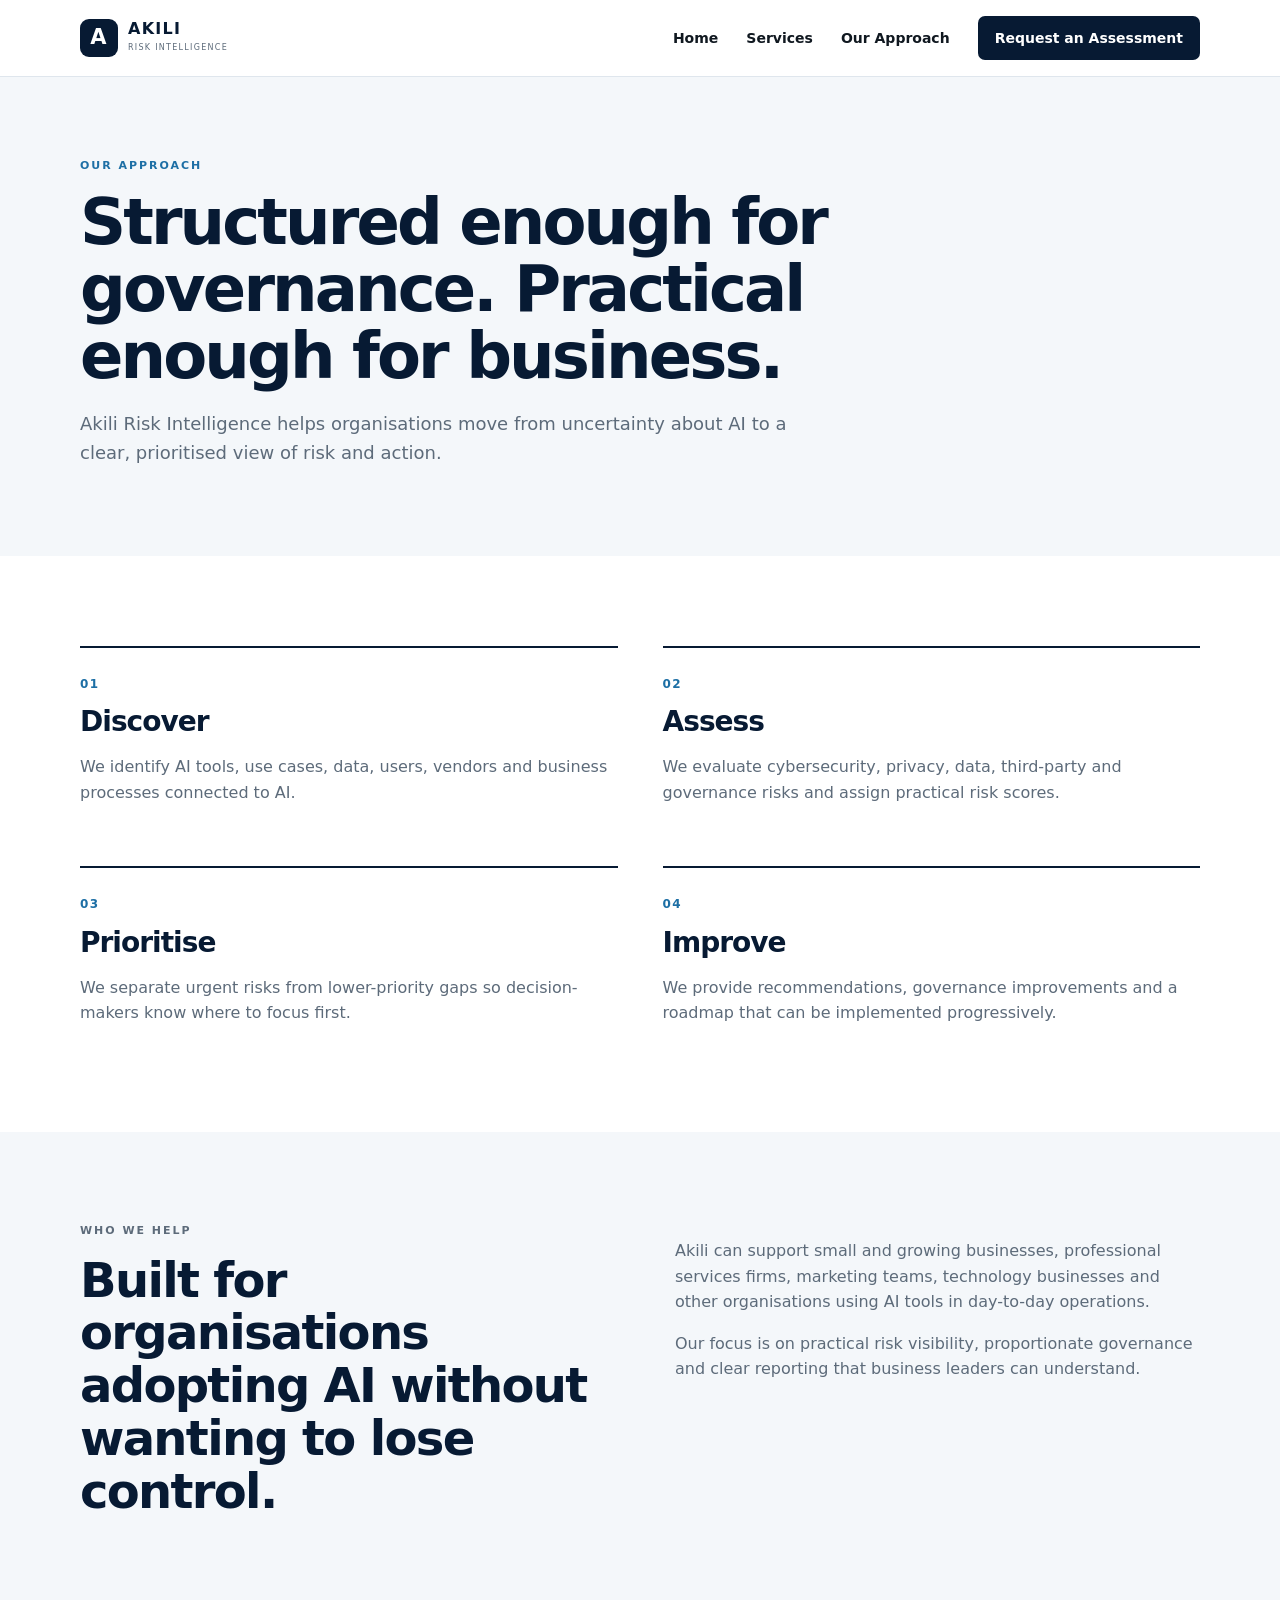
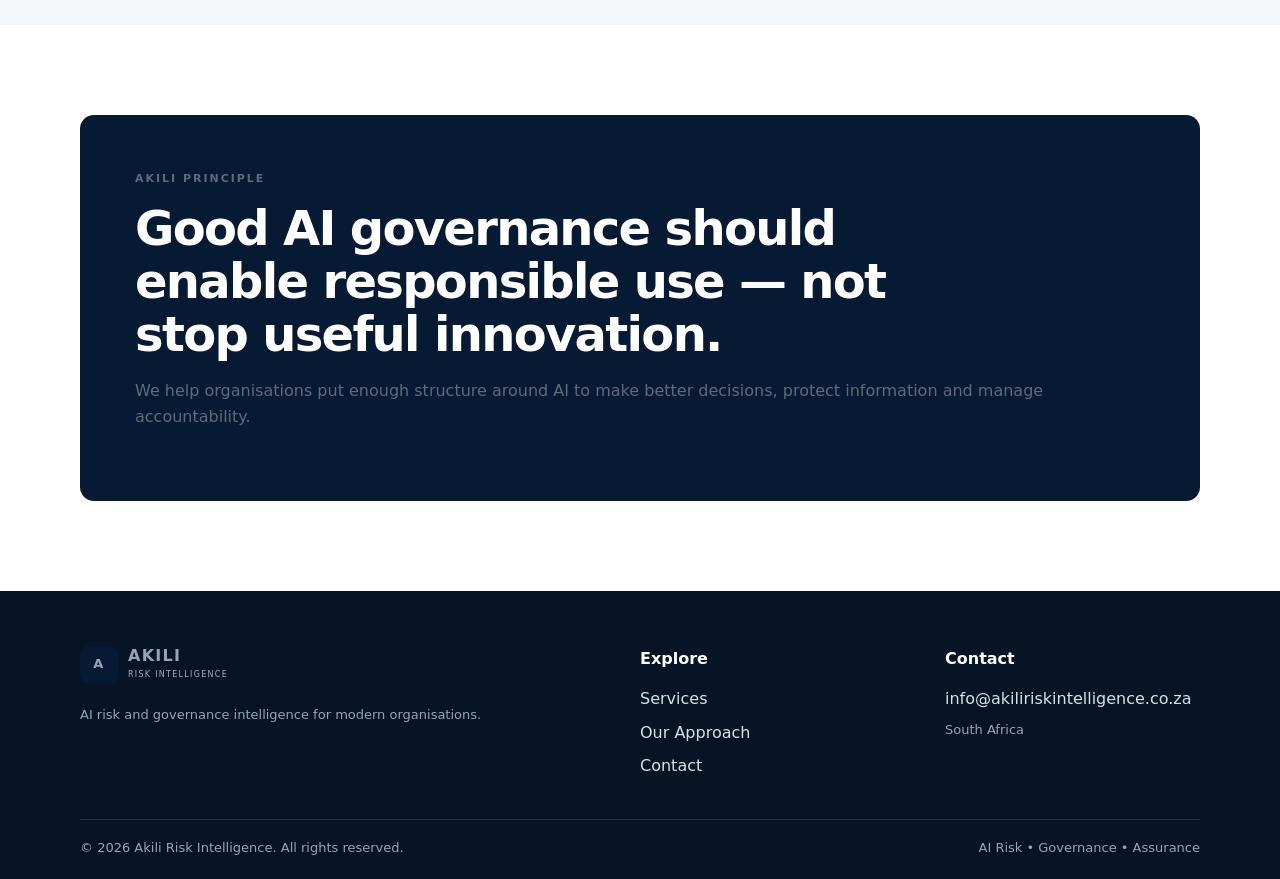
==== about.html @ 8ec010d8 "Add files via upload" ====
<!DOCTYPE html>
<html lang="en-ZA"><head><meta charset="UTF-8"><meta name="viewport" content="width=device-width, initial-scale=1.0"><title>Our Approach | Akili Risk Intelligence</title><meta name="description" content="Learn how Akili Risk Intelligence approaches AI risk and governance engagements."><link rel="icon" href="assets/favicon.svg" type="image/svg+xml"><link rel="stylesheet" href="css/style.css"></head>
<body><header class="site-header"><div class="container nav-wrap"><a class="brand" href="index.html"><span class="brand-mark">A</span><span><strong>AKILI</strong><small>RISK INTELLIGENCE</small></span></a><button class="menu-toggle" aria-label="Open menu" aria-expanded="false">☰</button><nav class="nav" id="site-nav"><a href="index.html">Home</a><a href="services.html">Services</a><a href="about.html">Our Approach</a><a href="contact.html" class="nav-cta">Request an Assessment</a></nav></div></header>
<main><section class="page-hero"><div class="container"><p class="eyebrow">OUR APPROACH</p><h1>Structured enough for governance. Practical enough for business.</h1><p>Akili Risk Intelligence helps organisations move from uncertainty about AI to a clear, prioritised view of risk and action.</p></div></section>
<section class="section"><div class="container"><div class="process-grid"><div class="process"><span>01</span><h2>Discover</h2><p>We identify AI tools, use cases, data, users, vendors and business processes connected to AI.</p></div><div class="process"><span>02</span><h2>Assess</h2><p>We evaluate cybersecurity, privacy, data, third-party and governance risks and assign practical risk scores.</p></div><div class="process"><span>03</span><h2>Prioritise</h2><p>We separate urgent risks from lower-priority gaps so decision-makers know where to focus first.</p></div><div class="process"><span>04</span><h2>Improve</h2><p>We provide recommendations, governance improvements and a roadmap that can be implemented progressively.</p></div></div></div></section>
<section class="section light"><div class="container split"><div><p class="eyebrow">WHO WE HELP</p><h2>Built for organisations adopting AI without wanting to lose control.</h2></div><div><p>Akili can support small and growing businesses, professional services firms, marketing teams, technology businesses and other organisations using AI tools in day-to-day operations.</p><p>Our focus is on practical risk visibility, proportionate governance and clear reporting that business leaders can understand.</p></div></div></section>
<section class="section"><div class="container dark-panel"><p class="eyebrow">AKILI PRINCIPLE</p><h2>Good AI governance should enable responsible use — not stop useful innovation.</h2><p>We help organisations put enough structure around AI to make better decisions, protect information and manage accountability.</p></div></section></main>
<footer class="footer"><div class="container footer-grid"><div><a class="brand footer-brand" href="index.html"><span class="brand-mark">A</span><span><strong>AKILI</strong><small>RISK INTELLIGENCE</small></span></a><p>AI risk and governance intelligence for modern organisations.</p></div><div><h4>Explore</h4><a href="services.html">Services</a><a href="about.html">Our Approach</a><a href="contact.html">Contact</a></div><div><h4>Contact</h4><a href="mailto:info@akiliriskintelligence.co.za">info@akiliriskintelligence.co.za</a><span>South Africa</span></div></div><div class="container footer-bottom"><span>© <span id="year"></span> Akili Risk Intelligence. All rights reserved.</span><span>AI Risk • Governance • Assurance</span></div></footer><script src="js/script.js"></script></body></html>
---- css/style.css ----
:root{--navy:#071a33;--ink:#101820;--muted:#5d6b7a;--light:#f4f7fa;--white:#fff;--line:#dfe6ed;--accent:#1d6fa5;--shadow:0 18px 50px rgba(7,26,51,.10)}*{box-sizing:border-box}html{scroll-behavior:smooth}body{margin:0;font-family:Inter,ui-sans-serif,system-ui,-apple-system,BlinkMacSystemFont,"Segoe UI",sans-serif;color:var(--ink);line-height:1.6;background:#fff}a{color:inherit;text-decoration:none}.container{width:min(1120px,calc(100% - 40px));margin:auto}.site-header{position:sticky;top:0;z-index:20;background:rgba(255,255,255,.96);backdrop-filter:blur(12px);border-bottom:1px solid var(--line)}.nav-wrap{min-height:76px;display:flex;align-items:center;justify-content:space-between}.brand{display:flex;align-items:center;gap:10px;color:var(--navy);letter-spacing:.08em}.brand-mark{width:38px;height:38px;border-radius:9px;background:var(--navy);color:#fff;display:grid;place-items:center;font-weight:800;font-size:21px}.brand strong{display:block;font-size:16px;line-height:1}.brand small{display:block;font-size:8px;letter-spacing:.16em;margin-top:5px;color:var(--muted)}.nav{display:flex;align-items:center;gap:28px;font-size:14px;font-weight:600}.nav a:hover{color:var(--accent)}.nav-cta{background:var(--navy);color:#fff!important;padding:11px 17px;border-radius:7px}.menu-toggle{display:none;border:0;background:none;font-size:25px;color:var(--navy)}.hero{background:linear-gradient(135deg,#f5f8fb 0%,#fff 65%);padding:100px 0 80px}.hero-grid{display:grid;grid-template-columns:1.15fr .85fr;gap:70px;align-items:center}.eyebrow{font-size:11px;letter-spacing:.18em;font-weight:800;color:var(--accent);margin:0 0 14px}.hero h1{font-size:clamp(42px,6vw,72px);line-height:1.03;letter-spacing:-.045em;margin:0 0 25px;color:var(--navy)}.hero h1 span{color:var(--accent)}.hero-copy{font-size:19px;color:var(--muted);max-width:650px}.hero-actions{display:flex;gap:12px;margin:32px 0}.btn{display:inline-flex;align-items:center;justify-content:center;padding:13px 20px;border-radius:7px;font-weight:750;font-size:14px;border:1px solid transparent}.btn-primary{background:var(--navy);color:#fff}.btn-secondary,.btn-outline{border-color:var(--navy);color:var(--navy);background:#fff}.btn-light{background:#fff;color:var(--navy)}.btn:hover{transform:translateY(-1px)}.trust-row{display:flex;gap:18px;flex-wrap:wrap;color:#6d7985;font-size:12px}.trust-row span:before{content:"•";margin-right:7px;color:var(--accent)}.hero-card{background:var(--navy);color:#fff;border-radius:18px;padding:35px;box-shadow:var(--shadow)}.card-label{font-size:10px;letter-spacing:.18em;opacity:.65}.risk-ring{width:190px;height:190px;margin:35px auto;border:1px solid rgba(255,255,255,.25);border-radius:50%;display:grid;place-items:center;text-align:center;font-weight:800;font-size:20px;letter-spacing:.08em;box-shadow:inset 0 0 0 18px rgba(255,255,255,.025),0 0 0 1px rgba(255,255,255,.05)}.mini-grid{display:grid;grid-template-columns:1fr 1fr;gap:1px;background:rgba(255,255,255,.12)}.mini-grid div{background:var(--navy);padding:14px}.mini-grid b{display:block;font-size:12px}.mini-grid span{font-size:11px;opacity:.6}.section{padding:90px 0}.section.light{background:var(--light)}.section.dark{background:var(--navy);color:#fff}.section-heading{max-width:720px;margin-bottom:45px}.section h2{font-size:clamp(30px,4vw,48px);line-height:1.1;letter-spacing:-.035em;margin:0 0 18px;color:var(--navy)}.dark h2{color:#fff}.section p{color:var(--muted)}.dark p{color:#c8d1db}.three-grid{display:grid;grid-template-columns:repeat(3,1fr);gap:18px}.feature-card{padding:30px;border:1px solid var(--line);background:#fff}.feature-card .number,.service-list span,.process>span{color:var(--accent);font-weight:800;font-size:12px;letter-spacing:.12em}.feature-card h3{font-size:22px;margin:35px 0 8px;color:var(--navy)}.split{display:grid;grid-template-columns:1fr 1fr;gap:70px;align-items:start}.text-link{display:inline-block;color:var(--accent);font-weight:800;margin-top:15px}.service-list>div{padding:0 0 25px;margin-bottom:25px;border-bottom:1px solid var(--line)}.service-list h3{margin:6px 0;font-size:21px;color:var(--navy)}.service-list p{margin:0}.cta-banner{display:flex;justify-content:space-between;gap:30px;align-items:center}.page-hero{padding:80px 0 70px;background:var(--light)}.page-hero h1{max-width:820px;font-size:clamp(40px,6vw,64px);line-height:1.05;letter-spacing:-.045em;color:var(--navy);margin:0 0 20px}.page-hero p:not(.eyebrow){max-width:720px;color:var(--muted);font-size:18px}.pricing-grid{display:grid;grid-template-columns:1fr 1fr;gap:20px}.price-card{border:1px solid var(--line);padding:30px;background:#fff}.price-card.featured{border:2px solid var(--navy);box-shadow:var(--shadow)}.tag{font-size:10px;font-weight:800;letter-spacing:.16em;color:var(--accent)}.price-card h2{font-size:28px;margin:12px 0}.price{font-size:34px;font-weight:850;color:var(--navy)}.price small{font-size:12px;color:var(--muted);font-weight:600}.price-card>p{color:var(--muted)}.price-card ul{padding-left:18px;color:#485564}.price-card li{margin:8px 0}.full{width:100%;margin-top:15px}.check-list p{margin:0;padding:15px 0;border-bottom:1px solid var(--line);color:var(--ink)}.process-grid{display:grid;grid-template-columns:repeat(2,1fr);gap:45px}.process{border-top:2px solid var(--navy);padding-top:22px}.process h2{font-size:28px;margin:12px 0 8px}.dark-panel{background:var(--navy);color:#fff;padding:55px;border-radius:14px}.dark-panel h2{color:#fff;max-width:850px}.contact-grid{display:grid;grid-template-columns:1fr 1fr;gap:25px}.contact-card,.form-placeholder{border:1px solid var(--line);padding:35px}.contact-card h2{font-size:34px}.contact-details{margin-top:35px;display:grid;gap:18px}.contact-details strong,.contact-details span,.contact-details a{display:block}.contact-details strong{font-size:11px;text-transform:uppercase;letter-spacing:.12em;color:var(--muted);margin-bottom:3px}.contact-details a{color:var(--accent);font-weight:700}.form-placeholder{background:var(--light);display:flex;flex-direction:column;justify-content:center}.form-placeholder h3{font-size:25px;color:var(--navy)}.placeholder-row{display:grid;grid-template-columns:1fr 1fr;gap:8px;margin-top:15px}.placeholder-row span{background:#fff;border:1px solid var(--line);padding:12px;font-size:12px;color:var(--muted)}.footer{background:#061426;color:#d7e0e8;padding:55px 0 20px}.footer-grid{display:grid;grid-template-columns:2fr 1fr 1fr;gap:50px}.footer .brand{color:#fff}.footer .brand small{color:#9fb0c0}.footer p,.footer span{color:#93a5b6;font-size:13px}.footer-grid>div{display:flex;flex-direction:column;gap:8px}.footer h4{color:#fff;margin:0 0 7px}.footer a:hover{color:#fff}.footer-bottom{border-top:1px solid rgba(255,255,255,.12);margin-top:40px;padding-top:18px;display:flex;justify-content:space-between;gap:20px;font-size:11px}
@media(max-width:800px){.nav{display:none;position:absolute;left:20px;right:20px;top:70px;background:#fff;border:1px solid var(--line);padding:15px;box-shadow:var(--shadow);flex-direction:column;align-items:stretch;gap:5px}.nav.open{display:flex}.nav a{padding:10px}.menu-toggle{display:block}.hero{padding:65px 0}.hero-grid,.split,.contact-grid{grid-template-columns:1fr;gap:40px}.three-grid,.pricing-grid,.process-grid{grid-template-columns:1fr}.hero-card{max-width:520px}.cta-banner{align-items:flex-start;flex-direction:column}.footer-grid{grid-template-columns:1fr 1fr}.footer-grid>div:first-child{grid-column:1/-1}.footer-bottom{flex-direction:column}.section{padding:65px 0}}
@media(max-width:480px){.container{width:min(100% - 28px,1120px)}.hero h1{font-size:42px}.hero-actions{flex-direction:column}.btn{width:100%}.footer-grid{grid-template-columns:1fr}.footer-grid>div:first-child{grid-column:auto}.placeholder-row{grid-template-columns:1fr}}
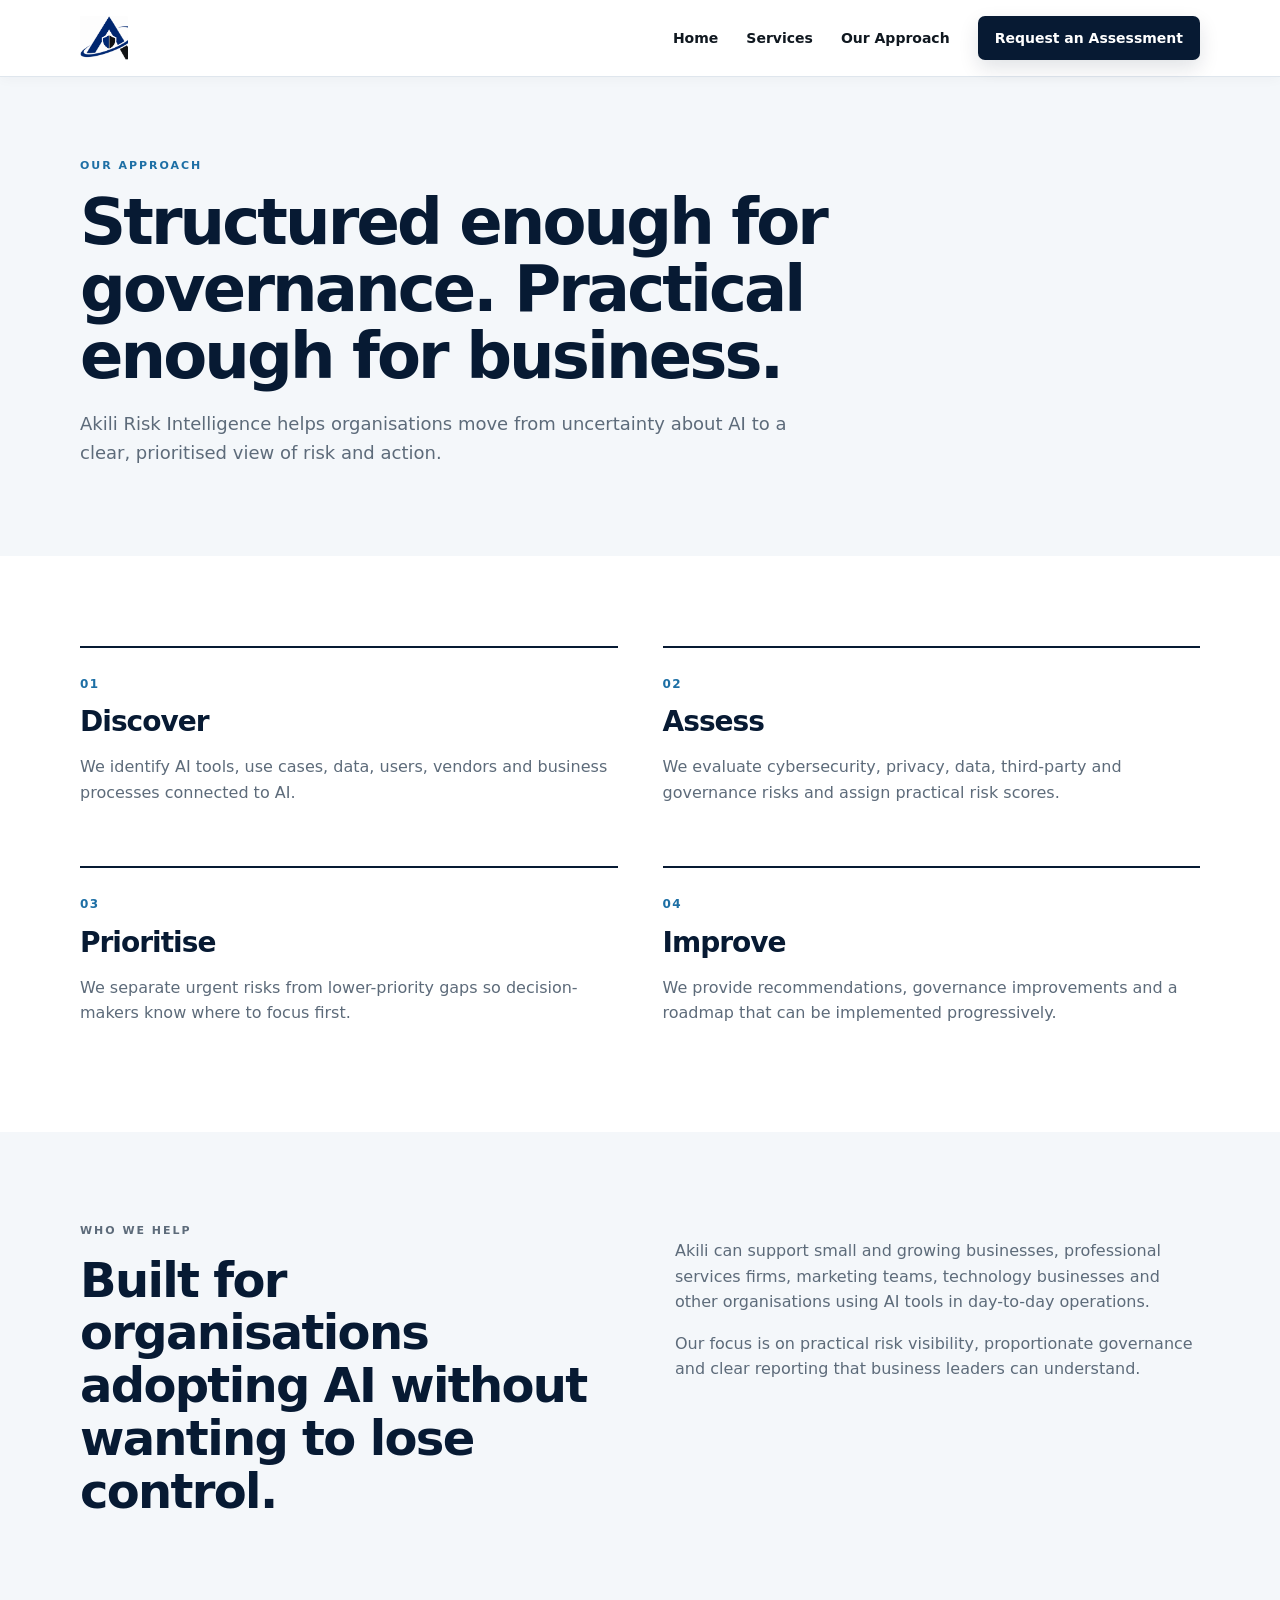
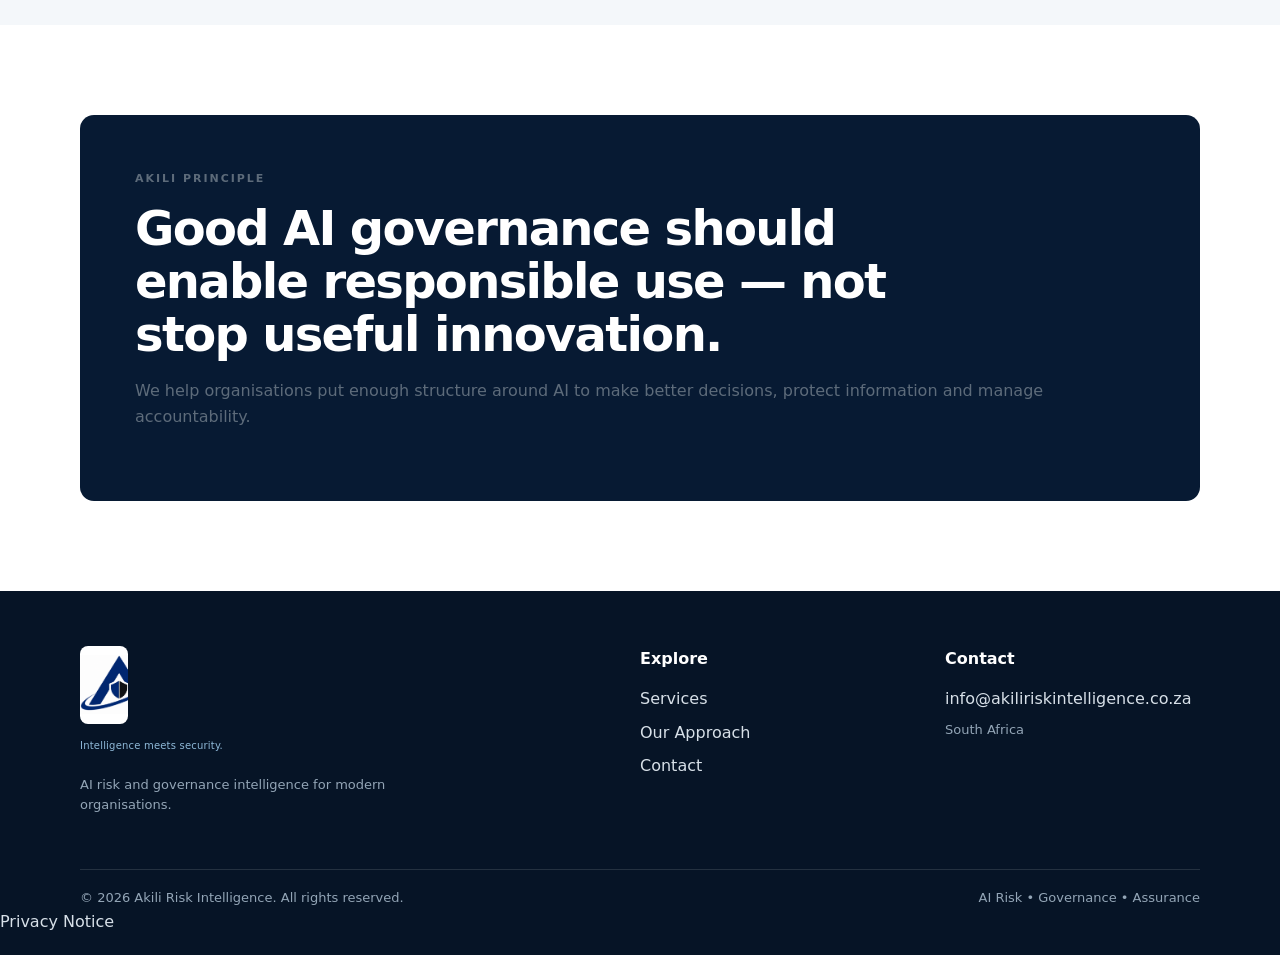
==== commit 3d82c1b4: "Add files via upload" ====
--- a/about.html
+++ b/about.html
@@ -1,8 +1,9 @@
 <!DOCTYPE html>
-<html lang="en-ZA"><head><meta charset="UTF-8"><meta name="viewport" content="width=device-width, initial-scale=1.0"><title>Our Approach | Akili Risk Intelligence</title><meta name="description" content="Learn how Akili Risk Intelligence approaches AI risk and governance engagements."><link rel="icon" href="assets/favicon.svg" type="image/svg+xml"><link rel="stylesheet" href="css/style.css"></head>
-<body><header class="site-header"><div class="container nav-wrap"><a class="brand" href="index.html"><span class="brand-mark">A</span><span><strong>AKILI</strong><small>RISK INTELLIGENCE</small></span></a><button class="menu-toggle" aria-label="Open menu" aria-expanded="false">☰</button><nav class="nav" id="site-nav"><a href="index.html">Home</a><a href="services.html">Services</a><a href="about.html">Our Approach</a><a href="contact.html" class="nav-cta">Request an Assessment</a></nav></div></header>
+<html lang="en-ZA"><head><meta charset="UTF-8"><meta name="viewport" content="width=device-width, initial-scale=1.0"><title>Our Approach | Akili Risk Intelligence</title><meta name="description" content="Learn how Akili Risk Intelligence approaches AI risk and governance engagements."><link rel="icon" href="assets/akili-favicon.png" type="image/svg+xml"><link rel="stylesheet" href="css/style.css"></head>
+<body><header class="site-header"><div class="container nav-wrap"><a class="brand" href="index.html" aria-label="Akili Risk Intelligence home"><span class="brand-logo-wrap full-logo-wrap"><img class="brand-logo full-logo" src="assets/akili-a-mark.png" alt="Akili Risk Intelligence A mark"></span></a><button class="menu-toggle" aria-label="Open menu" aria-expanded="false">☰</button><nav class="nav" id="site-nav"><a href="index.html">Home</a><a href="services.html">Services</a><a href="about.html">Our Approach</a><a href="contact.html" class="nav-cta">Request an Assessment</a></nav></div></header>
 <main><section class="page-hero"><div class="container"><p class="eyebrow">OUR APPROACH</p><h1>Structured enough for governance. Practical enough for business.</h1><p>Akili Risk Intelligence helps organisations move from uncertainty about AI to a clear, prioritised view of risk and action.</p></div></section>
 <section class="section"><div class="container"><div class="process-grid"><div class="process"><span>01</span><h2>Discover</h2><p>We identify AI tools, use cases, data, users, vendors and business processes connected to AI.</p></div><div class="process"><span>02</span><h2>Assess</h2><p>We evaluate cybersecurity, privacy, data, third-party and governance risks and assign practical risk scores.</p></div><div class="process"><span>03</span><h2>Prioritise</h2><p>We separate urgent risks from lower-priority gaps so decision-makers know where to focus first.</p></div><div class="process"><span>04</span><h2>Improve</h2><p>We provide recommendations, governance improvements and a roadmap that can be implemented progressively.</p></div></div></div></section>
 <section class="section light"><div class="container split"><div><p class="eyebrow">WHO WE HELP</p><h2>Built for organisations adopting AI without wanting to lose control.</h2></div><div><p>Akili can support small and growing businesses, professional services firms, marketing teams, technology businesses and other organisations using AI tools in day-to-day operations.</p><p>Our focus is on practical risk visibility, proportionate governance and clear reporting that business leaders can understand.</p></div></div></section>
 <section class="section"><div class="container dark-panel"><p class="eyebrow">AKILI PRINCIPLE</p><h2>Good AI governance should enable responsible use — not stop useful innovation.</h2><p>We help organisations put enough structure around AI to make better decisions, protect information and manage accountability.</p></div></section></main>
-<footer class="footer"><div class="container footer-grid"><div><a class="brand footer-brand" href="index.html"><span class="brand-mark">A</span><span><strong>AKILI</strong><small>RISK INTELLIGENCE</small></span></a><p>AI risk and governance intelligence for modern organisations.</p></div><div><h4>Explore</h4><a href="services.html">Services</a><a href="about.html">Our Approach</a><a href="contact.html">Contact</a></div><div><h4>Contact</h4><a href="mailto:info@akiliriskintelligence.co.za">info@akiliriskintelligence.co.za</a><span>South Africa</span></div></div><div class="container footer-bottom"><span>© <span id="year"></span> Akili Risk Intelligence. All rights reserved.</span><span>AI Risk • Governance • Assurance</span></div></footer><script src="js/script.js"></script></body></html>+<footer class="footer"><div class="container footer-grid"><div><a class="brand footer-brand" href="index.html" aria-label="Akili Risk Intelligence home"><span class="brand-logo-wrap full-logo-wrap"><img class="brand-logo full-logo" src="assets/akili-a-mark.png" alt="Akili Risk Intelligence A mark"></span></a><p>AI risk and governance intelligence for modern organisations.</p></div><div><h4>Explore</h4><a href="services.html">Services</a><a href="about.html">Our Approach</a><a href="contact.html">Contact</a></div><div><h4>Contact</h4><a href="mailto:info@akiliriskintelligence.co.za">info@akiliriskintelligence.co.za</a><span>South Africa</span></div></div><div class="container footer-bottom"><span>© <span id="year"></span> Akili Risk Intelligence. All rights reserved.</span><span>AI Risk • Governance • Assurance</span></div><a href="privacy.html">Privacy Notice</a>
+        </footer><script src="js/script.js"></script></body></html>
--- a/css/style.css
+++ b/css/style.css
@@ -1,3 +1,88 @@
 :root{--navy:#071a33;--ink:#101820;--muted:#5d6b7a;--light:#f4f7fa;--white:#fff;--line:#dfe6ed;--accent:#1d6fa5;--shadow:0 18px 50px rgba(7,26,51,.10)}*{box-sizing:border-box}html{scroll-behavior:smooth}body{margin:0;font-family:Inter,ui-sans-serif,system-ui,-apple-system,BlinkMacSystemFont,"Segoe UI",sans-serif;color:var(--ink);line-height:1.6;background:#fff}a{color:inherit;text-decoration:none}.container{width:min(1120px,calc(100% - 40px));margin:auto}.site-header{position:sticky;top:0;z-index:20;background:rgba(255,255,255,.96);backdrop-filter:blur(12px);border-bottom:1px solid var(--line)}.nav-wrap{min-height:76px;display:flex;align-items:center;justify-content:space-between}.brand{display:flex;align-items:center;gap:10px;color:var(--navy);letter-spacing:.08em}.brand-mark{width:38px;height:38px;border-radius:9px;background:var(--navy);color:#fff;display:grid;place-items:center;font-weight:800;font-size:21px}.brand strong{display:block;font-size:16px;line-height:1}.brand small{display:block;font-size:8px;letter-spacing:.16em;margin-top:5px;color:var(--muted)}.nav{display:flex;align-items:center;gap:28px;font-size:14px;font-weight:600}.nav a:hover{color:var(--accent)}.nav-cta{background:var(--navy);color:#fff!important;padding:11px 17px;border-radius:7px}.menu-toggle{display:none;border:0;background:none;font-size:25px;color:var(--navy)}.hero{background:linear-gradient(135deg,#f5f8fb 0%,#fff 65%);padding:100px 0 80px}.hero-grid{display:grid;grid-template-columns:1.15fr .85fr;gap:70px;align-items:center}.eyebrow{font-size:11px;letter-spacing:.18em;font-weight:800;color:var(--accent);margin:0 0 14px}.hero h1{font-size:clamp(42px,6vw,72px);line-height:1.03;letter-spacing:-.045em;margin:0 0 25px;color:var(--navy)}.hero h1 span{color:var(--accent)}.hero-copy{font-size:19px;color:var(--muted);max-width:650px}.hero-actions{display:flex;gap:12px;margin:32px 0}.btn{display:inline-flex;align-items:center;justify-content:center;padding:13px 20px;border-radius:7px;font-weight:750;font-size:14px;border:1px solid transparent}.btn-primary{background:var(--navy);color:#fff}.btn-secondary,.btn-outline{border-color:var(--navy);color:var(--navy);background:#fff}.btn-light{background:#fff;color:var(--navy)}.btn:hover{transform:translateY(-1px)}.trust-row{display:flex;gap:18px;flex-wrap:wrap;color:#6d7985;font-size:12px}.trust-row span:before{content:"•";margin-right:7px;color:var(--accent)}.hero-card{background:var(--navy);color:#fff;border-radius:18px;padding:35px;box-shadow:var(--shadow)}.card-label{font-size:10px;letter-spacing:.18em;opacity:.65}.risk-ring{width:190px;height:190px;margin:35px auto;border:1px solid rgba(255,255,255,.25);border-radius:50%;display:grid;place-items:center;text-align:center;font-weight:800;font-size:20px;letter-spacing:.08em;box-shadow:inset 0 0 0 18px rgba(255,255,255,.025),0 0 0 1px rgba(255,255,255,.05)}.mini-grid{display:grid;grid-template-columns:1fr 1fr;gap:1px;background:rgba(255,255,255,.12)}.mini-grid div{background:var(--navy);padding:14px}.mini-grid b{display:block;font-size:12px}.mini-grid span{font-size:11px;opacity:.6}.section{padding:90px 0}.section.light{background:var(--light)}.section.dark{background:var(--navy);color:#fff}.section-heading{max-width:720px;margin-bottom:45px}.section h2{font-size:clamp(30px,4vw,48px);line-height:1.1;letter-spacing:-.035em;margin:0 0 18px;color:var(--navy)}.dark h2{color:#fff}.section p{color:var(--muted)}.dark p{color:#c8d1db}.three-grid{display:grid;grid-template-columns:repeat(3,1fr);gap:18px}.feature-card{padding:30px;border:1px solid var(--line);background:#fff}.feature-card .number,.service-list span,.process>span{color:var(--accent);font-weight:800;font-size:12px;letter-spacing:.12em}.feature-card h3{font-size:22px;margin:35px 0 8px;color:var(--navy)}.split{display:grid;grid-template-columns:1fr 1fr;gap:70px;align-items:start}.text-link{display:inline-block;color:var(--accent);font-weight:800;margin-top:15px}.service-list>div{padding:0 0 25px;margin-bottom:25px;border-bottom:1px solid var(--line)}.service-list h3{margin:6px 0;font-size:21px;color:var(--navy)}.service-list p{margin:0}.cta-banner{display:flex;justify-content:space-between;gap:30px;align-items:center}.page-hero{padding:80px 0 70px;background:var(--light)}.page-hero h1{max-width:820px;font-size:clamp(40px,6vw,64px);line-height:1.05;letter-spacing:-.045em;color:var(--navy);margin:0 0 20px}.page-hero p:not(.eyebrow){max-width:720px;color:var(--muted);font-size:18px}.pricing-grid{display:grid;grid-template-columns:1fr 1fr;gap:20px}.price-card{border:1px solid var(--line);padding:30px;background:#fff}.price-card.featured{border:2px solid var(--navy);box-shadow:var(--shadow)}.tag{font-size:10px;font-weight:800;letter-spacing:.16em;color:var(--accent)}.price-card h2{font-size:28px;margin:12px 0}.price{font-size:34px;font-weight:850;color:var(--navy)}.price small{font-size:12px;color:var(--muted);font-weight:600}.price-card>p{color:var(--muted)}.price-card ul{padding-left:18px;color:#485564}.price-card li{margin:8px 0}.full{width:100%;margin-top:15px}.check-list p{margin:0;padding:15px 0;border-bottom:1px solid var(--line);color:var(--ink)}.process-grid{display:grid;grid-template-columns:repeat(2,1fr);gap:45px}.process{border-top:2px solid var(--navy);padding-top:22px}.process h2{font-size:28px;margin:12px 0 8px}.dark-panel{background:var(--navy);color:#fff;padding:55px;border-radius:14px}.dark-panel h2{color:#fff;max-width:850px}.contact-grid{display:grid;grid-template-columns:1fr 1fr;gap:25px}.contact-card,.form-placeholder{border:1px solid var(--line);padding:35px}.contact-card h2{font-size:34px}.contact-details{margin-top:35px;display:grid;gap:18px}.contact-details strong,.contact-details span,.contact-details a{display:block}.contact-details strong{font-size:11px;text-transform:uppercase;letter-spacing:.12em;color:var(--muted);margin-bottom:3px}.contact-details a{color:var(--accent);font-weight:700}.form-placeholder{background:var(--light);display:flex;flex-direction:column;justify-content:center}.form-placeholder h3{font-size:25px;color:var(--navy)}.placeholder-row{display:grid;grid-template-columns:1fr 1fr;gap:8px;margin-top:15px}.placeholder-row span{background:#fff;border:1px solid var(--line);padding:12px;font-size:12px;color:var(--muted)}.footer{background:#061426;color:#d7e0e8;padding:55px 0 20px}.footer-grid{display:grid;grid-template-columns:2fr 1fr 1fr;gap:50px}.footer .brand{color:#fff}.footer .brand small{color:#9fb0c0}.footer p,.footer span{color:#93a5b6;font-size:13px}.footer-grid>div{display:flex;flex-direction:column;gap:8px}.footer h4{color:#fff;margin:0 0 7px}.footer a:hover{color:#fff}.footer-bottom{border-top:1px solid rgba(255,255,255,.12);margin-top:40px;padding-top:18px;display:flex;justify-content:space-between;gap:20px;font-size:11px}
 @media(max-width:800px){.nav{display:none;position:absolute;left:20px;right:20px;top:70px;background:#fff;border:1px solid var(--line);padding:15px;box-shadow:var(--shadow);flex-direction:column;align-items:stretch;gap:5px}.nav.open{display:flex}.nav a{padding:10px}.menu-toggle{display:block}.hero{padding:65px 0}.hero-grid,.split,.contact-grid{grid-template-columns:1fr;gap:40px}.three-grid,.pricing-grid,.process-grid{grid-template-columns:1fr}.hero-card{max-width:520px}.cta-banner{align-items:flex-start;flex-direction:column}.footer-grid{grid-template-columns:1fr 1fr}.footer-grid>div:first-child{grid-column:1/-1}.footer-bottom{flex-direction:column}.section{padding:65px 0}}
-@media(max-width:480px){.container{width:min(100% - 28px,1120px)}.hero h1{font-size:42px}.hero-actions{flex-direction:column}.btn{width:100%}.footer-grid{grid-template-columns:1fr}.footer-grid>div:first-child{grid-column:auto}.placeholder-row{grid-template-columns:1fr}}+@media(max-width:480px){.container{width:min(100% - 28px,1120px)}.hero h1{font-size:42px}.hero-actions{flex-direction:column}.btn{width:100%}.footer-grid{grid-template-columns:1fr}.footer-grid>div:first-child{grid-column:auto}.placeholder-row{grid-template-columns:1fr}}
+/* =========================================================
+   AKILI BRANDING — STAGE 1
+   ========================================================= */
+.brand{gap:11px;min-width:250px}.brand-logo-wrap{width:48px;height:48px;flex:0 0 48px;display:grid;place-items:center;overflow:hidden;border-radius:8px;background:#fff}.brand-logo{display:block;width:60px;height:46px;object-fit:cover;object-position:center}.brand-copy{display:flex;flex-direction:column}.brand-copy strong{font-size:16px;line-height:1;letter-spacing:.09em}.brand-copy small{font-size:8px;letter-spacing:.17em;margin-top:5px}.brand-copy em{font-size:9px;letter-spacing:.01em;font-style:normal;color:var(--accent);margin-top:5px}.brand-tagline{font-size:13px!important;font-weight:750;letter-spacing:.02em;color:var(--accent)!important;margin:-8px 0 18px!important}.footer .brand-logo-wrap{background:#fff}.footer .brand-copy em{color:#8fb9d8}.footer .brand-logo{width:60px;height:46px}.footer .brand{min-width:270px}.footer-grid>div:first-child p{max-width:360px}.nav a{position:relative}.nav a:not(.nav-cta):after{content:"";position:absolute;left:10px;right:10px;bottom:3px;height:2px;background:var(--accent);transform:scaleX(0);transform-origin:center;transition:transform .2s ease}.nav a:not(.nav-cta):hover:after{transform:scaleX(1)}.nav-cta{box-shadow:0 8px 20px rgba(7,26,51,.12)}.site-header{box-shadow:0 2px 12px rgba(7,26,51,.035)}.footer-brand{align-self:flex-start}.footer .footer-grid>div:last-child a{color:#d7e0e8}.footer .footer-grid>div:last-child a:hover{color:#fff}.footer-bottom{align-items:center}
+@media(max-width:800px){.nav{top:76px}.brand{min-width:0}.brand-logo-wrap{width:44px;height:44px;flex-basis:44px}.brand-logo{width:56px;height:43px}.brand-copy em{font-size:8px}.brand-copy small{font-size:7px}.brand-copy strong{font-size:15px}.footer .brand{min-width:0}.brand-tagline{margin-top:-4px!important}}
+@media(max-width:480px){.brand-logo-wrap{width:40px;height:40px;flex-basis:40px}.brand-logo{width:51px;height:39px}.brand-copy em{display:none}.brand-copy strong{font-size:14px}.brand-copy small{font-size:6.5px;letter-spacing:.13em}.site-header .nav-wrap{min-height:70px}}
+/* Full official logo treatment */
+.brand-logo-wrap.full-logo-wrap{width:84px;height:58px;overflow:hidden;border-radius:0;background:#fff}.brand-logo.full-logo{width:84px;height:58px;object-fit:contain}.brand-copy{display:none}.footer .brand-logo-wrap.full-logo-wrap{width:112px;height:78px;border-radius:8px}.footer .brand-logo.full-logo{width:112px;height:78px}.footer .footer-brand{gap:16px}.footer .brand:after{content:"Intelligence meets security.";display:block;color:#8fb9d8;font-size:10px;letter-spacing:.02em;margin-left:0;align-self:center}.footer .footer-brand{flex-wrap:wrap}.footer .footer-brand:after{width:100%;margin-top:2px}.brand-tagline{font-size:13px!important;font-weight:750;letter-spacing:.02em;color:var(--accent)!important;margin:-8px 0 18px!important}
+@media(max-width:800px){.brand-logo-wrap.full-logo-wrap{width:72px;height:50px}.brand-logo.full-logo{width:72px;height:50px}.footer .brand-logo-wrap.full-logo-wrap{width:100px;height:70px}.footer .brand-logo.full-logo{width:100px;height:70px}.footer .footer-brand:after{font-size:9px}}
+@media(max-width:480px){.brand-logo-wrap.full-logo-wrap{width:62px;height:45px}.brand-logo.full-logo{width:62px;height:45px}.footer .brand-logo-wrap.full-logo-wrap{width:92px;height:64px}.footer .brand-logo.full-logo{width:92px;height:64px}}
+/* Rebrand review: standalone Akili A mark */
+.brand-logo-wrap.full-logo-wrap{width:58px;height:58px;overflow:hidden;border-radius:8px;background:#fff}
+.brand-logo.full-logo{width:58px;height:58px;object-fit:contain}
+.footer .brand-logo-wrap.full-logo-wrap{width:78px;height:78px;border-radius:8px}
+.footer .brand-logo.full-logo{width:78px;height:78px}
+.footer .footer-brand{gap:12px}
+@media(max-width:800px){
+  .brand-logo-wrap.full-logo-wrap{width:52px;height:52px}
+  .brand-logo.full-logo{width:52px;height:52px}
+  .footer .brand-logo-wrap.full-logo-wrap{width:70px;height:70px}
+  .footer .brand-logo.full-logo{width:70px;height:70px}
+}
+@media(max-width:480px){
+  .brand-logo-wrap.full-logo-wrap{width:46px;height:46px}
+  .brand-logo.full-logo{width:46px;height:46px}
+  .footer .brand-logo-wrap.full-logo-wrap{width:62px;height:62px}
+  .footer .brand-logo.full-logo{width:62px;height:62px}
+}
+
+/* Tally assessment embed */
+.assessment-form-wrap {
+  background: #fff;
+  border: 1px solid #dfe6ee;
+  border-radius: 18px;
+  padding: 28px;
+  box-shadow: 0 12px 32px rgba(11, 32, 55, 0.07);
+  min-width: 0;
+}
+.assessment-intro { margin-bottom: 18px; }
+.assessment-intro h3 { margin-bottom: 10px; }
+.assessment-intro p:last-child { margin-bottom: 0; }
+.tally-embed { width: 100%; min-height: 500px; overflow: hidden; border-radius: 12px; }
+.tally-embed iframe { display: block; width: 100%; min-height: 800px; border: 0; background: transparent; }
+.form-fallback { margin: 16px 0 0; font-size: 0.9rem; text-align: center; }
+.form-fallback a { font-weight: 700; }
+@media (max-width: 760px) {
+  .assessment-form-wrap { padding: 18px; border-radius: 14px; }
+  .tally-embed iframe { min-height: 900px; }
+}
+
+
+/* Contact form + privacy notice */
+.narrow { max-width: 860px; }
+.compact-hero { padding-bottom: 64px; }
+.contact-section { padding-top: 72px; }
+.contact-grid { display: grid; grid-template-columns: minmax(0, 1.5fr) minmax(280px, .75fr); gap: 48px; align-items: start; }
+.contact-form-card, .contact-details-card { background: #fff; border: 1px solid #dfe5ee; border-radius: 18px; padding: 36px; box-shadow: 0 12px 35px rgba(13, 34, 63, .06); }
+.contact-details-card { background: #f7f9fc; }
+.section-heading.left { text-align: left; margin-bottom: 28px; }
+.professional-form { display: flex; flex-direction: column; gap: 20px; }
+.form-row { display: grid; grid-template-columns: 1fr 1fr; gap: 18px; }
+.form-group { display: flex; flex-direction: column; gap: 8px; }
+.form-group label, .privacy-consent label { font-weight: 650; color: #14233a; font-size: .94rem; }
+.form-group label span, .privacy-consent label span { color: #0b5ed7; }
+.form-group input, .form-group select, .form-group textarea { width: 100%; box-sizing: border-box; border: 1px solid #cbd5e1; border-radius: 10px; padding: 13px 14px; font: inherit; color: #17243a; background: #fff; transition: border-color .2s ease, box-shadow .2s ease; }
+.form-group textarea { resize: vertical; min-height: 150px; }
+.form-group input:focus, .form-group select:focus, .form-group textarea:focus { outline: none; border-color: #1f5fae; box-shadow: 0 0 0 3px rgba(31,95,174,.12); }
+.form-help, .form-note { margin: 0; font-size: .84rem; line-height: 1.55; color: #64748b; }
+.privacy-consent { display: flex; gap: 11px; align-items: flex-start; padding: 15px; border-radius: 10px; background: #f7f9fc; }
+.privacy-consent input { margin-top: 4px; width: 17px; height: 17px; flex: 0 0 auto; }
+.privacy-consent label { font-weight: 500; line-height: 1.55; }
+.privacy-consent a, .contact-details-card a { color: #145da0; font-weight: 650; }
+.form-submit { border: 0; cursor: pointer; align-self: flex-start; }
+.form-submit:disabled { opacity: .65; cursor: wait; }
+.form-result { min-height: 0; font-size: .92rem; line-height: 1.5; }
+.form-result.success { color: #17633a; }
+.form-result.error { color: #a33a3a; }
+.detail-label { display: block; font-size: .78rem; text-transform: uppercase; letter-spacing: .12em; font-weight: 700; color: #64748b; margin-bottom: 5px; }
+.contact-detail { padding-top: 22px; margin-top: 22px; border-top: 1px solid #dfe5ee; }
+.privacy-page .legal-content { max-width: 900px; }
+.privacy-page .legal-content h2 { margin-top: 42px; margin-bottom: 12px; }
+.privacy-page .legal-content h3 { margin-top: 28px; margin-bottom: 8px; }
+.privacy-page .legal-content p, .privacy-page .legal-content li { line-height: 1.75; color: #405066; }
+.privacy-page .legal-content ul { padding-left: 22px; }
+@media (max-width: 800px) { .contact-grid { grid-template-columns: 1fr; } .form-row { grid-template-columns: 1fr; } .contact-form-card, .contact-details-card { padding: 26px; } }
